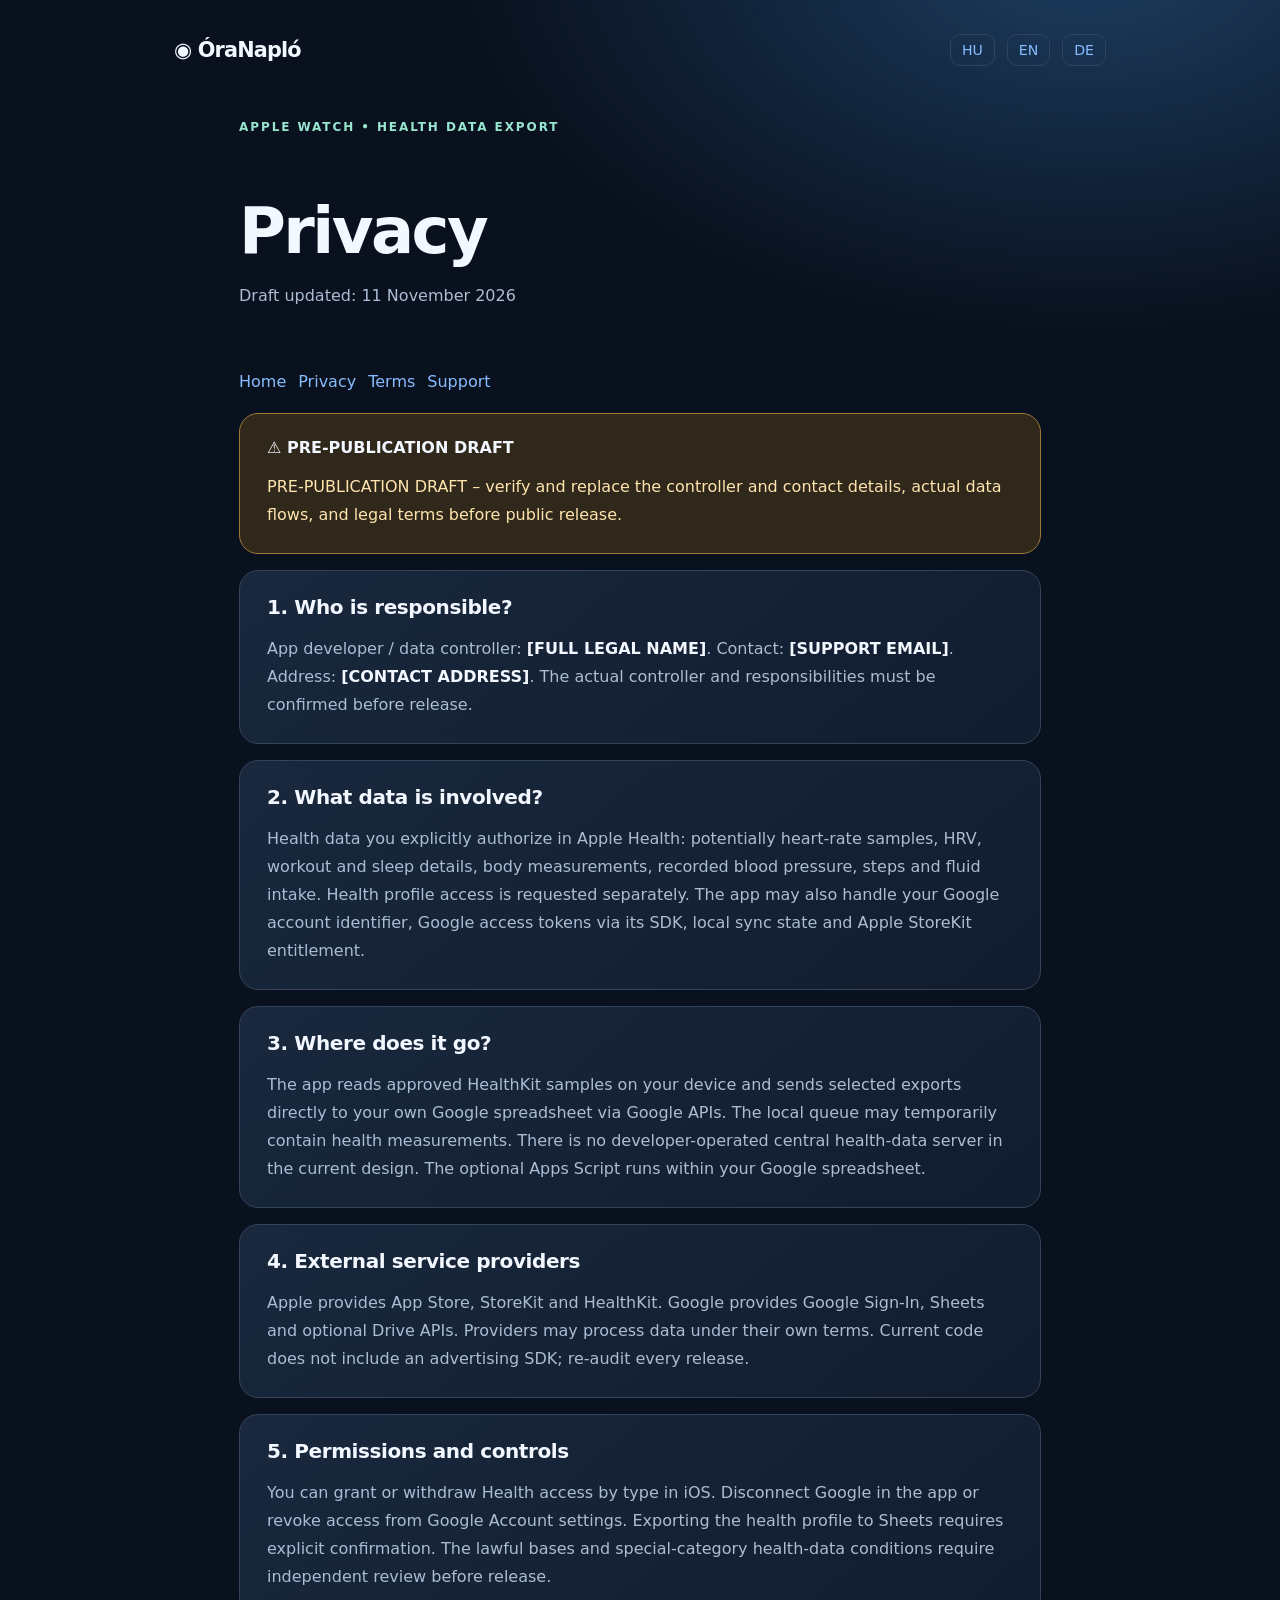
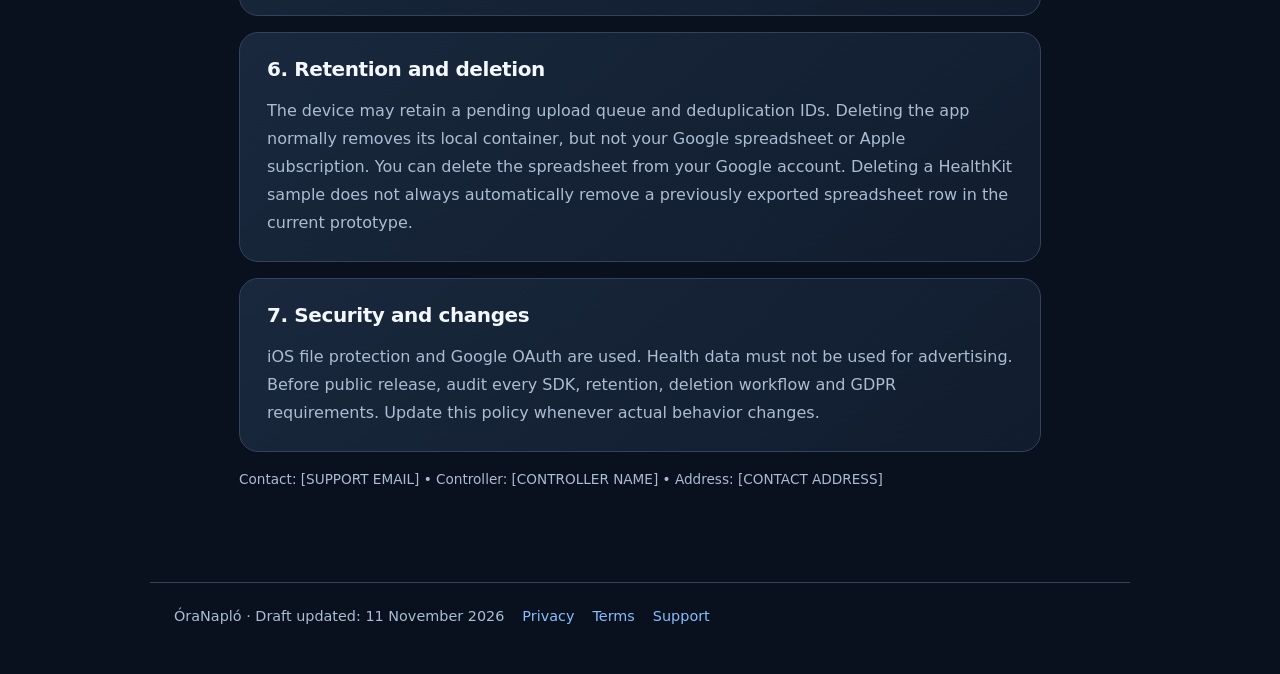
==== website/en/privacy.html @ f58a8a58 "OraNaplo forraskod frissitese (safe sync)" ====
<!doctype html><html lang="en"><head><meta charset="utf-8"><meta name="viewport" content="width=device-width,initial-scale=1"><meta name="description" content="ÓraNapló – Apple Health data export to your own Google Sheets"><title>Privacy · ÓraNapló</title><link rel="stylesheet" href="../style.css"></head><body><header><a class="logo" href="index.html">◉ ÓraNapló</a><nav class="lang"><a lang="hu" href="../hu/privacy.html">HU</a> <a lang="en" href="../en/privacy.html">EN</a> <a lang="de" href="../de/privacy.html">DE</a></nav></header><main><div class="eyebrow">APPLE WATCH • HEALTH DATA EXPORT</div><div class="hero"><h1>Privacy</h1><p>Draft updated: 11 November 2026</p></div><div class="actions"><a href="index.html">Home</a> <a href="privacy.html">Privacy</a> <a href="terms.html">Terms</a> <a href="support.html">Support</a> </div><article class="warning"><strong>⚠ PRE-PUBLICATION DRAFT</strong><p>PRE-PUBLICATION DRAFT – verify and replace the controller and contact details, actual data flows, and legal terms before public release.</p></article><article><h2>1. Who is responsible?</h2><p>App developer / data controller: <strong>[FULL LEGAL NAME]</strong>. Contact: <strong>[SUPPORT EMAIL]</strong>. Address: <strong>[CONTACT ADDRESS]</strong>. The actual controller and responsibilities must be confirmed before release.</p></article>
<article><h2>2. What data is involved?</h2><p>Health data you explicitly authorize in Apple Health: potentially heart-rate samples, HRV, workout and sleep details, body measurements, recorded blood pressure, steps and fluid intake. Health profile access is requested separately. The app may also handle your Google account identifier, Google access tokens via its SDK, local sync state and Apple StoreKit entitlement.</p></article>
<article><h2>3. Where does it go?</h2><p>The app reads approved HealthKit samples on your device and sends selected exports directly to your own Google spreadsheet via Google APIs. The local queue may temporarily contain health measurements. There is no developer-operated central health-data server in the current design. The optional Apps Script runs within your Google spreadsheet.</p></article>
<article><h2>4. External service providers</h2><p>Apple provides App Store, StoreKit and HealthKit. Google provides Google Sign-In, Sheets and optional Drive APIs. Providers may process data under their own terms. Current code does not include an advertising SDK; re-audit every release.</p></article>
<article><h2>5. Permissions and controls</h2><p>You can grant or withdraw Health access by type in iOS. Disconnect Google in the app or revoke access from Google Account settings. Exporting the health profile to Sheets requires explicit confirmation. The lawful bases and special-category health-data conditions require independent review before release.</p></article>
<article><h2>6. Retention and deletion</h2><p>The device may retain a pending upload queue and deduplication IDs. Deleting the app normally removes its local container, but not your Google spreadsheet or Apple subscription. You can delete the spreadsheet from your Google account. Deleting a HealthKit sample does not always automatically remove a previously exported spreadsheet row in the current prototype.</p></article>
<article><h2>7. Security and changes</h2><p>iOS file protection and Google OAuth are used. Health data must not be used for advertising. Before public release, audit every SDK, retention, deletion workflow and GDPR requirements. Update this policy whenever actual behavior changes.</p></article><p class="footnote">Contact: [SUPPORT EMAIL] • Controller: [CONTROLLER NAME] • Address: [CONTACT ADDRESS]</p></main><footer><span>ÓraNapló · Draft updated: 11 November 2026</span><a href="privacy.html">Privacy</a><a href="terms.html">Terms</a><a href="support.html">Support</a></footer></body></html>
---- website/style.css ----
@import url('https://fonts.googleapis.com/css2?family=DM+Sans:wght@400;500;600;700;800&display=swap');
:root{color-scheme:dark;--bg:#09111e;--card:#141f32;--line:#33435b;--white:#f3f7ff;--quiet:#abbcd3;--blue:#87bdff;--mint:#98e6cf}
*{box-sizing:border-box}html{font-family:system-ui,'DM Sans',-apple-system,BlinkMacSystemFont,Arial,sans-serif;background:var(--bg);color:var(--white)}body{margin:0;min-height:100vh;background:radial-gradient(ellipse 65% 22% at 85% -2%,#1d3d61 0%,transparent 75%),var(--bg)}a{color:var(--blue);text-decoration:none}a:hover{text-decoration:underline}p,li{color:var(--quiet);line-height:1.75}header{max-width:980px;margin:auto;padding:34px 24px;display:flex;justify-content:space-between;align-items:center;flex-wrap:wrap;gap:14px}.logo{font-weight:800;color:var(--white);letter-spacing:-.04em;font-size:1.3rem}.lang{display:flex;gap:12px;font-size:.88rem}.lang a{padding:7px 11px;border:1px solid var(--line);border-radius:10px}main{max-width:850px;margin:20px auto 90px;padding:0 24px}.eyebrow{font-size:.75rem;letter-spacing:.16em;text-transform:uppercase;color:var(--mint);font-weight:800}.hero{padding:42px 0 24px}h1{font-size:clamp(2.2rem,5vw,4rem);line-height:1.1;letter-spacing:-.04em;margin:20px 0 14px}h2{font-size:1.25rem;letter-spacing:-.02em;margin:0 0 15px}article{background:linear-gradient(140deg,#19283d,#111c2e);border:1px solid var(--line);border-radius:19px;margin:16px 0;padding:24px 27px}article p:last-child{margin-bottom:0}.footnote{font-size:.85rem}.warning{border-color:#9c7939;background:#2f281b}.warning p{color:#ffe4ad}.actions{display:flex;gap:12px;flex-wrap:wrap;margin:22px 0}.action{display:inline-block;border-radius:14px;padding:13px 18px;background:#233d5c;border:1px solid #44678b;color:#fff;font-weight:600}footer{border-top:1px solid var(--line);max-width:980px;margin:auto;padding:25px 24px 50px;display:flex;gap:18px;flex-wrap:wrap;align-items:center;color:var(--quiet);font-size:.9rem}code{background:#233149;padding:2px 5px;border-radius:5px;color:#d5e9ff}strong{color:var(--white)}@media(max-width:520px){header{padding-top:20px}article{padding:20px}main{padding:0 16px}}
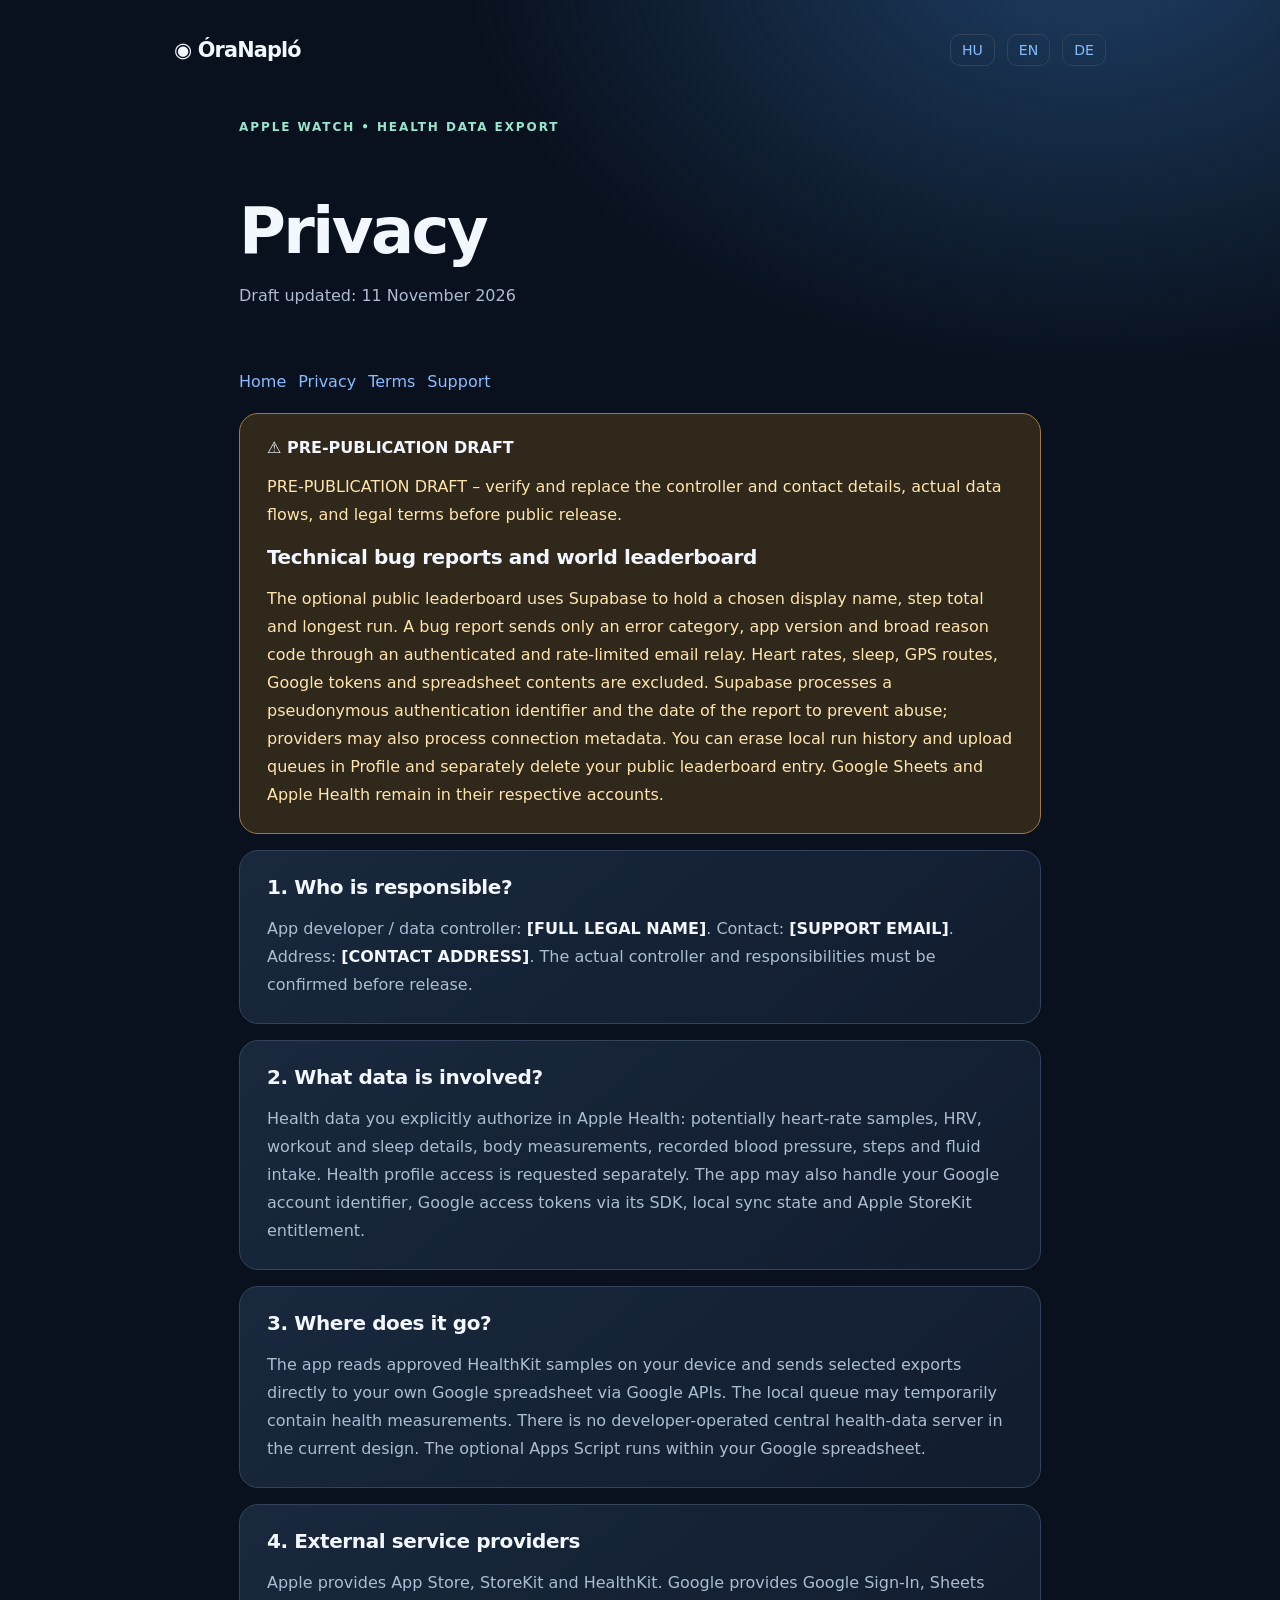
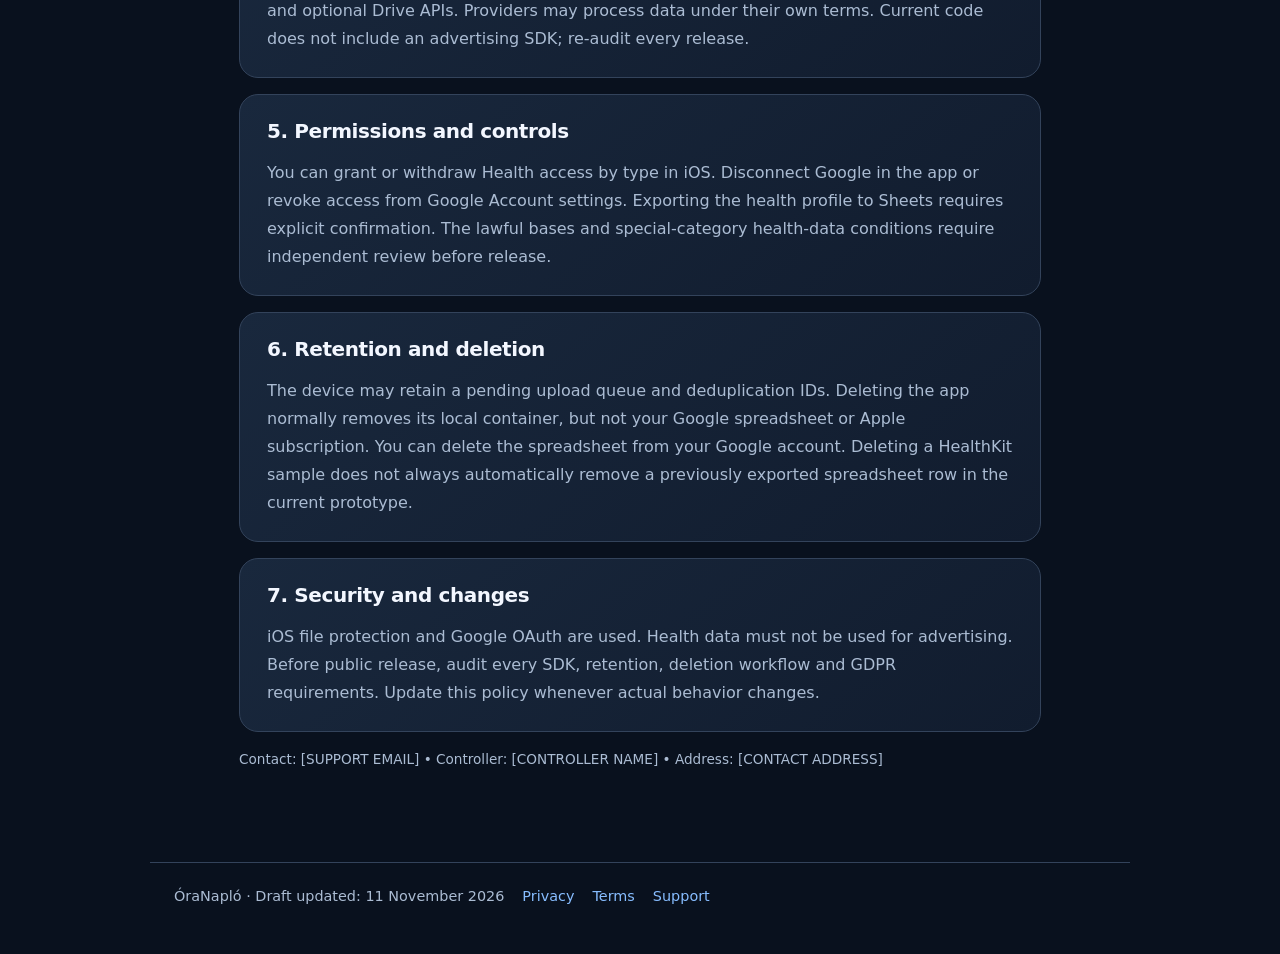
==== commit f1c22b12: "OraNaplo forraskod frissitese (safe sync)" ====
--- a/website/en/privacy.html
+++ b/website/en/privacy.html
@@ -1,4 +1,4 @@
-<!doctype html><html lang="en"><head><meta charset="utf-8"><meta name="viewport" content="width=device-width,initial-scale=1"><meta name="description" content="ÓraNapló – Apple Health data export to your own Google Sheets"><title>Privacy · ÓraNapló</title><link rel="stylesheet" href="../style.css"></head><body><header><a class="logo" href="index.html">◉ ÓraNapló</a><nav class="lang"><a lang="hu" href="../hu/privacy.html">HU</a> <a lang="en" href="../en/privacy.html">EN</a> <a lang="de" href="../de/privacy.html">DE</a></nav></header><main><div class="eyebrow">APPLE WATCH • HEALTH DATA EXPORT</div><div class="hero"><h1>Privacy</h1><p>Draft updated: 11 November 2026</p></div><div class="actions"><a href="index.html">Home</a> <a href="privacy.html">Privacy</a> <a href="terms.html">Terms</a> <a href="support.html">Support</a> </div><article class="warning"><strong>⚠ PRE-PUBLICATION DRAFT</strong><p>PRE-PUBLICATION DRAFT – verify and replace the controller and contact details, actual data flows, and legal terms before public release.</p></article><article><h2>1. Who is responsible?</h2><p>App developer / data controller: <strong>[FULL LEGAL NAME]</strong>. Contact: <strong>[SUPPORT EMAIL]</strong>. Address: <strong>[CONTACT ADDRESS]</strong>. The actual controller and responsibilities must be confirmed before release.</p></article>
+<!doctype html><html lang="en"><head><meta charset="utf-8"><meta name="viewport" content="width=device-width,initial-scale=1"><meta name="description" content="ÓraNapló – Apple Health data export to your own Google Sheets"><title>Privacy · ÓraNapló</title><link rel="stylesheet" href="../style.css"></head><body><header><a class="logo" href="index.html">◉ ÓraNapló</a><nav class="lang"><a lang="hu" href="../hu/privacy.html">HU</a> <a lang="en" href="../en/privacy.html">EN</a> <a lang="de" href="../de/privacy.html">DE</a></nav></header><main><div class="eyebrow">APPLE WATCH • HEALTH DATA EXPORT</div><div class="hero"><h1>Privacy</h1><p>Draft updated: 11 November 2026</p></div><div class="actions"><a href="index.html">Home</a> <a href="privacy.html">Privacy</a> <a href="terms.html">Terms</a> <a href="support.html">Support</a> </div><article class="warning"><strong>⚠ PRE-PUBLICATION DRAFT</strong><p>PRE-PUBLICATION DRAFT – verify and replace the controller and contact details, actual data flows, and legal terms before public release.</p><h2>Technical bug reports and world leaderboard</h2><p>The optional public leaderboard uses Supabase to hold a chosen display name, step total and longest run. A bug report sends only an error category, app version and broad reason code through an authenticated and rate-limited email relay. Heart rates, sleep, GPS routes, Google tokens and spreadsheet contents are excluded. Supabase processes a pseudonymous authentication identifier and the date of the report to prevent abuse; providers may also process connection metadata. You can erase local run history and upload queues in Profile and separately delete your public leaderboard entry. Google Sheets and Apple Health remain in their respective accounts.</p></article><article><h2>1. Who is responsible?</h2><p>App developer / data controller: <strong>[FULL LEGAL NAME]</strong>. Contact: <strong>[SUPPORT EMAIL]</strong>. Address: <strong>[CONTACT ADDRESS]</strong>. The actual controller and responsibilities must be confirmed before release.</p></article>
 <article><h2>2. What data is involved?</h2><p>Health data you explicitly authorize in Apple Health: potentially heart-rate samples, HRV, workout and sleep details, body measurements, recorded blood pressure, steps and fluid intake. Health profile access is requested separately. The app may also handle your Google account identifier, Google access tokens via its SDK, local sync state and Apple StoreKit entitlement.</p></article>
 <article><h2>3. Where does it go?</h2><p>The app reads approved HealthKit samples on your device and sends selected exports directly to your own Google spreadsheet via Google APIs. The local queue may temporarily contain health measurements. There is no developer-operated central health-data server in the current design. The optional Apps Script runs within your Google spreadsheet.</p></article>
 <article><h2>4. External service providers</h2><p>Apple provides App Store, StoreKit and HealthKit. Google provides Google Sign-In, Sheets and optional Drive APIs. Providers may process data under their own terms. Current code does not include an advertising SDK; re-audit every release.</p></article>
